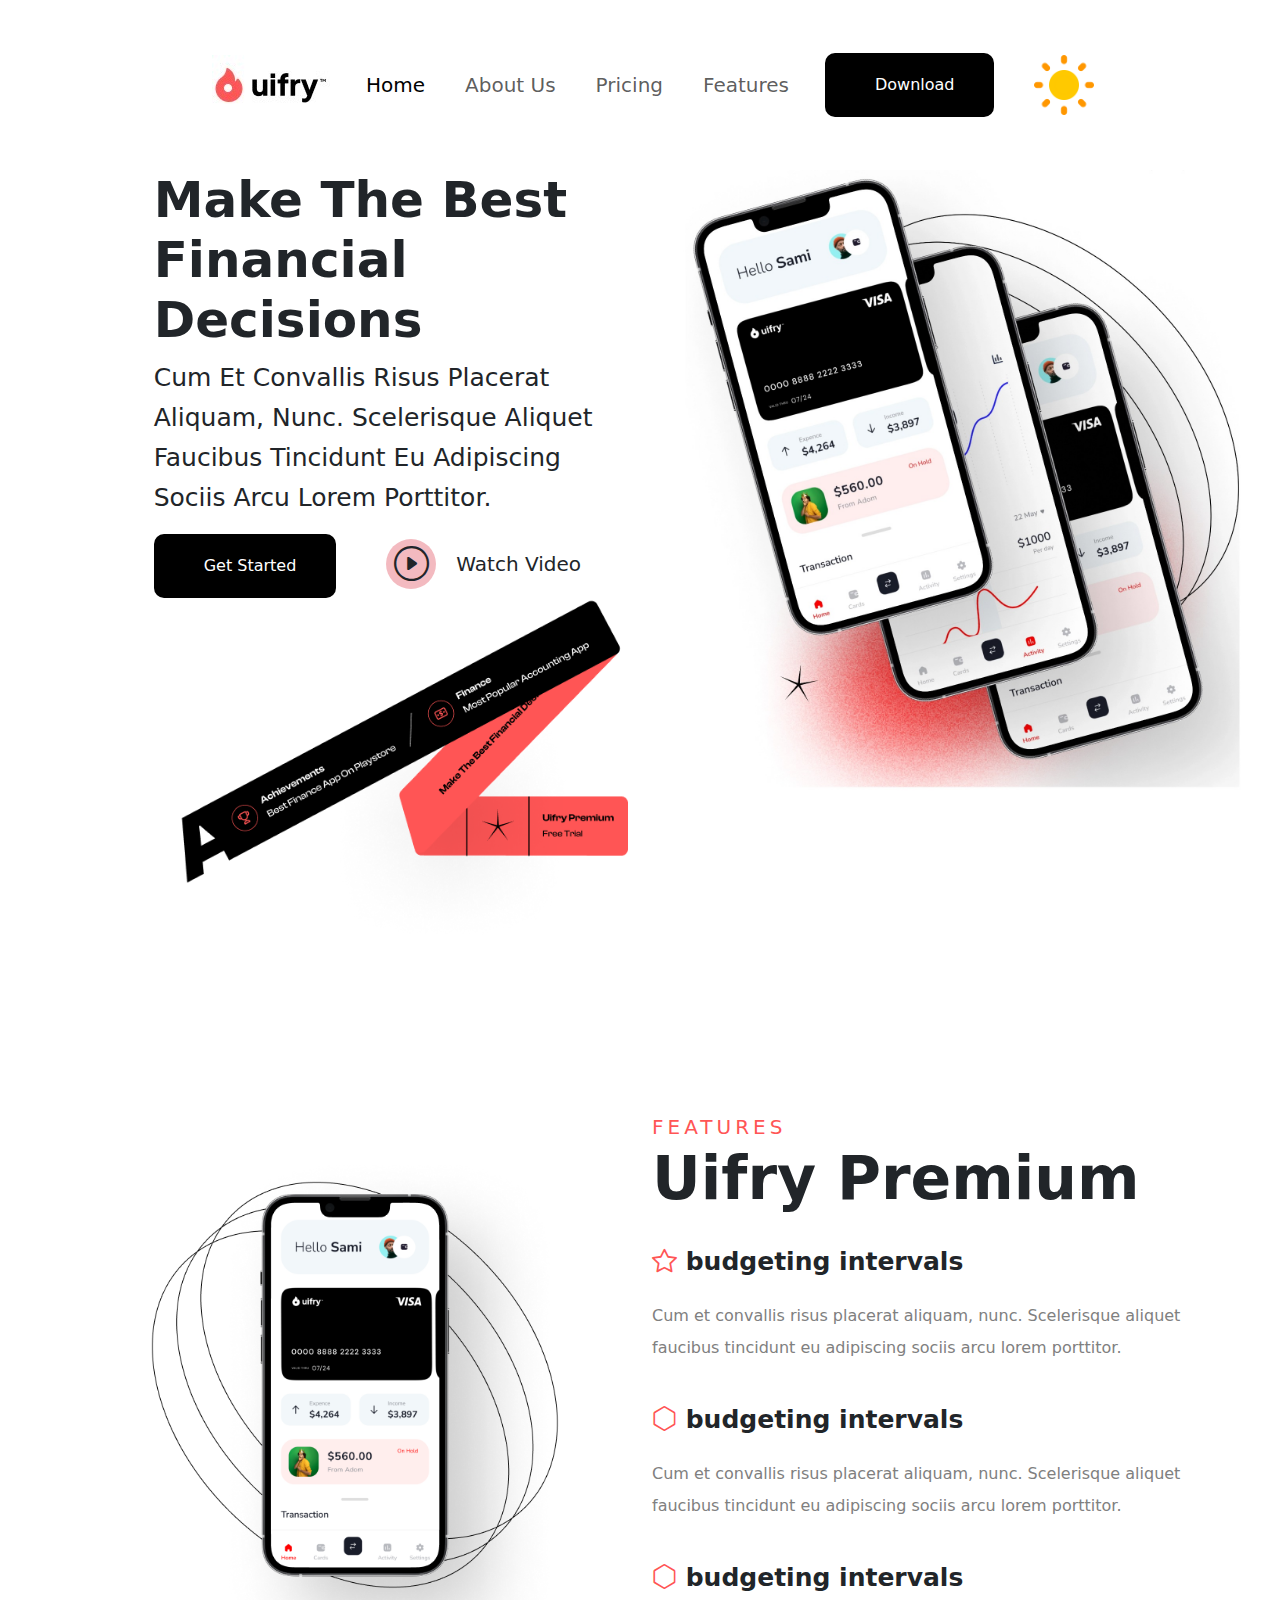
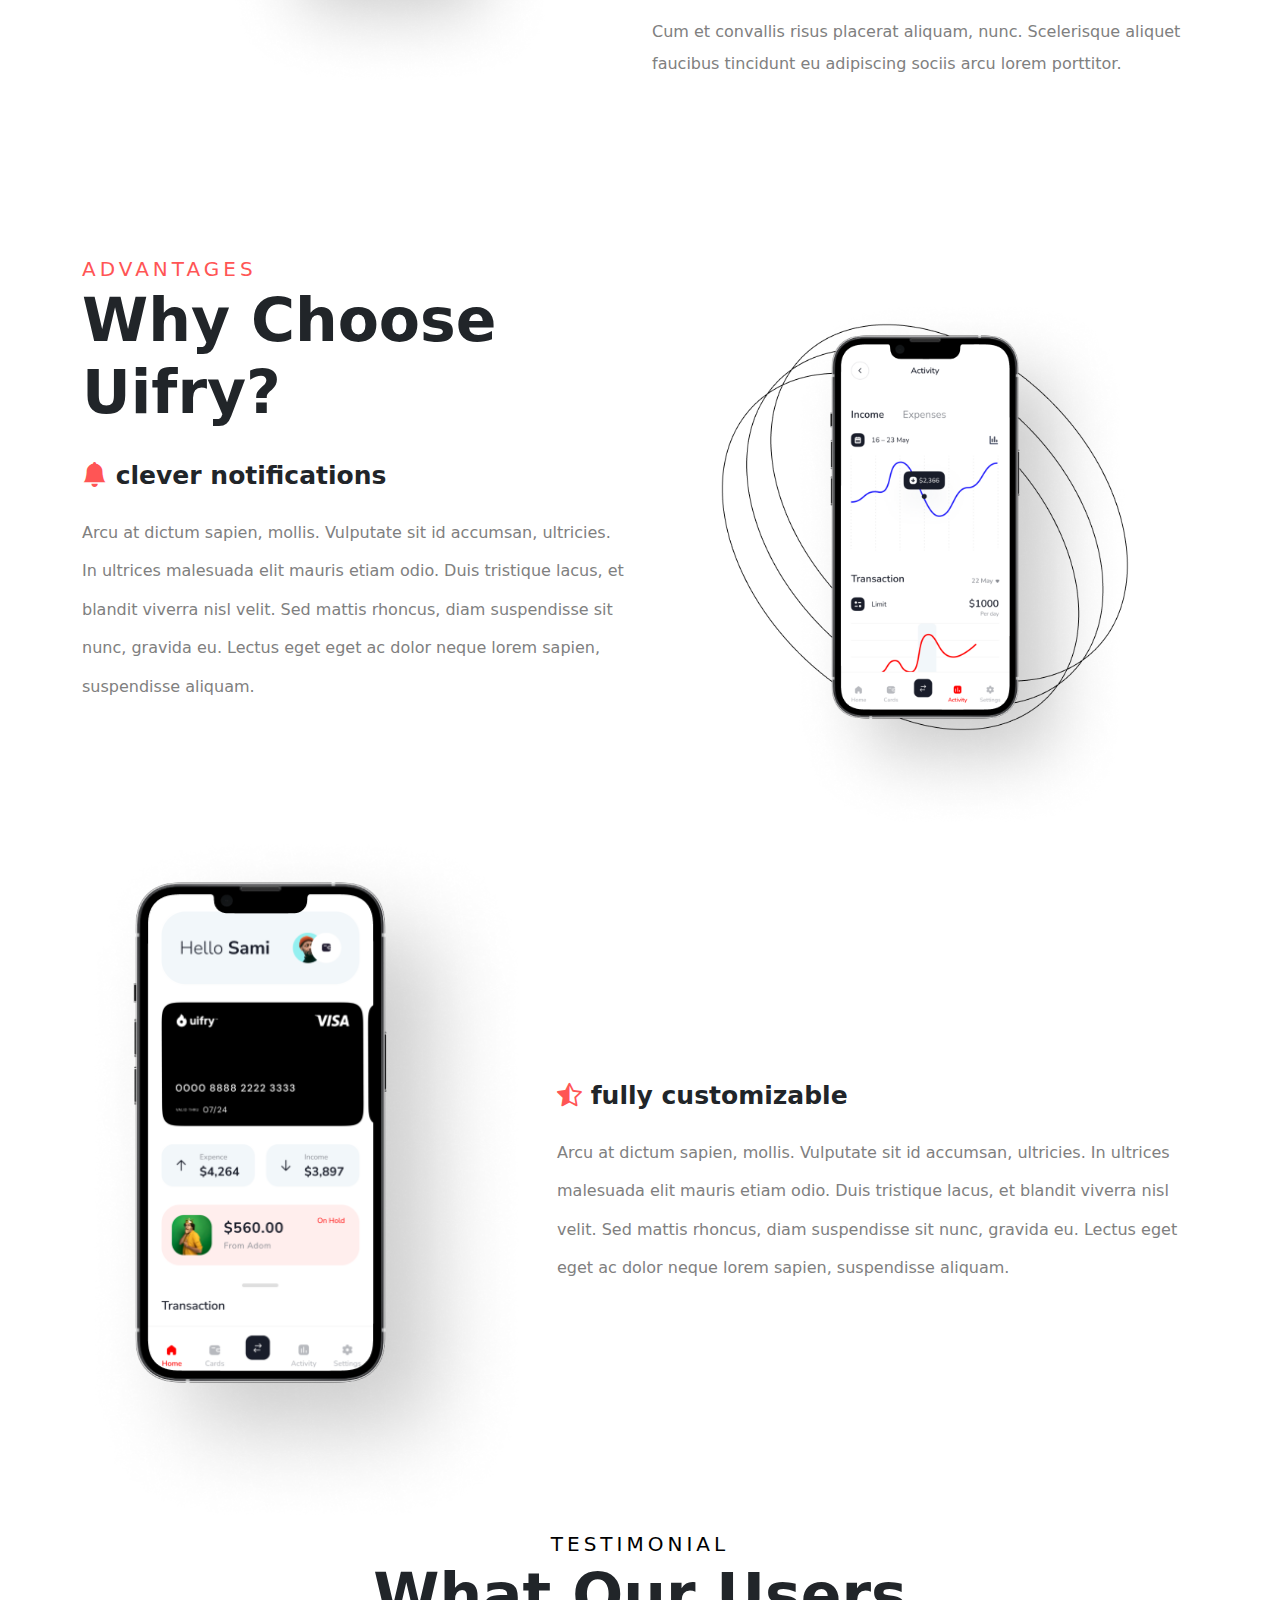
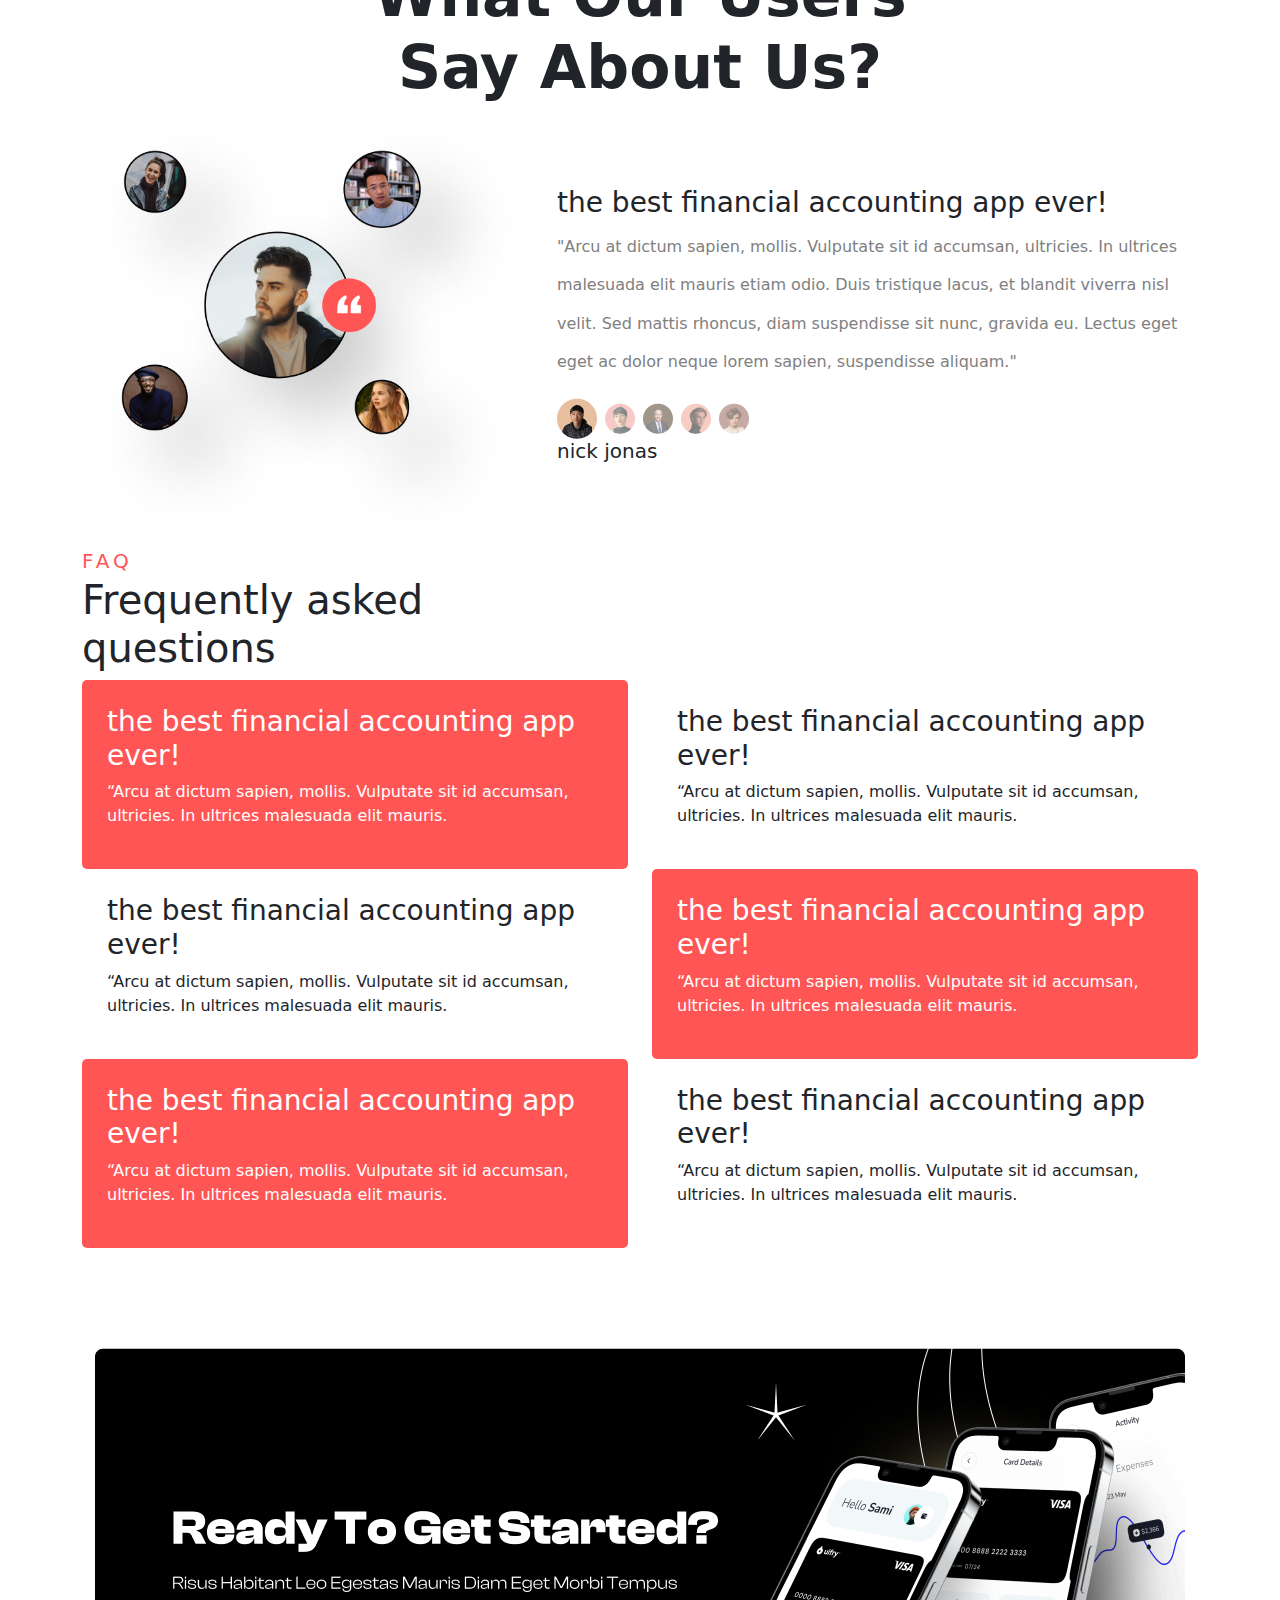
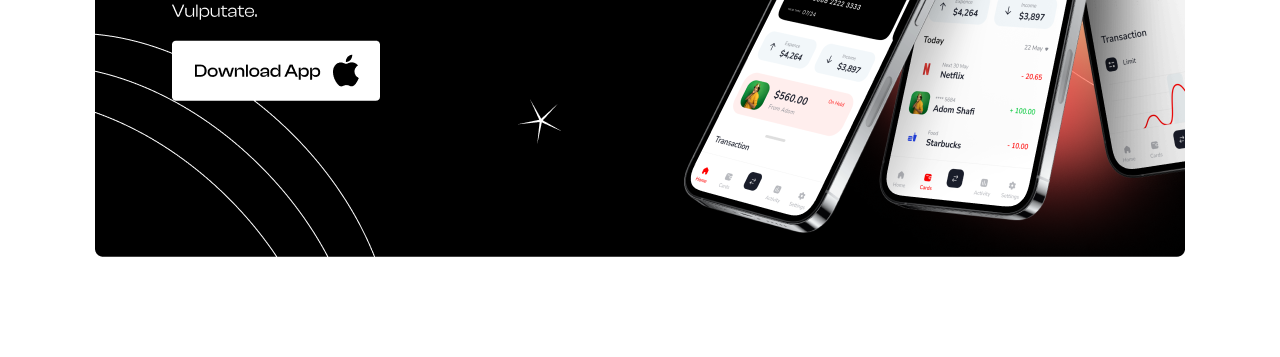
==== index.html @ f2e59686 "first commit" ====
<!DOCTYPE html>
<html lang="en">
<head>
    <meta charset="UTF-8">
    <meta name="viewport" content="width=device-width, initial-scale=1.0">
    <title>Landing Page</title>
    <link rel="stylesheet" href="https://cdnjs.cloudflare.com/ajax/libs/animate.css/4.1.1/animate.min.css">
    <link rel="stylesheet" href="assets/fonts/kanit/stylesheet.css">
    <link rel="stylesheet" href="./style.css">
    <link rel="stylesheet" href="https://cdn.jsdelivr.net/npm/bootstrap-icons@1.11.3/font/bootstrap-icons.min.css">
    <link rel="stylesheet" href="https://cdnjs.cloudflare.com/ajax/libs/font-awesome/6.5.2/css/all.min.css" integrity="sha512-SnH5WK+bZxgPHs44uWIX+LLJAJ9/2PkPKZ5QiAj6Ta86w+fsb2TkcmfRyVX3pBnMFcV7oQPJkl9QevSCWr3W6A==" crossorigin="anonymous" referrerpolicy="no-referrer" />
    <link href="https://cdn.jsdelivr.net/npm/bootstrap@5.3.3/dist/css/bootstrap.min.css" rel="stylesheet" integrity="sha384-QWTKZyjpPEjISv5WaRU9OFeRpok6YctnYmDr5pNlyT2bRjXh0JMhjY6hW+ALEwIH" crossorigin="anonymous">
</head>
<body>
    <div class="main">
             <!-- navbar section-->
            <section class="nav-container">
                <nav class="navbar navbar-expand-lg navbar-light bg-white sticky-top">
                    <div class="container">
                        <img src="./images/brand.jpeg" alt="Brand" class="navbar-brand">
                        <button class="navbar-toggler" type="button" data-bs-toggle="collapse" data-bs-target="#navbarText" aria-controls="navbarText" aria-expanded="false" aria-label="Toggle navigation">
                            <span class="navbar-toggler-icon"></span>
                        </button>
                        <div class="collapse navbar-collapse" id="navbarText">
                            <ul class="navbar-nav me-auto mb-2 mb-lg-0">
                                <li class="nav-item">
                                    <a class="nav-link" aria-current="page" href="index.html">Home</a>
                                </li>
                                <li class="nav-item">
                                    <a class="nav-link" href="about.html">About Us</a>
                                </li>
                                <li class="nav-item">
                                    <a class="nav-link" href="price.html">Pricing</a>
                                </li>
                                <li class="nav-item">
                                    <a class="nav-link" href="feature.html">Features</a>
                                </li>
                            </ul>
                            <span class="navbar-text nav-right">
                                <button class="button-2">Download</button>
                                <img src="./images/mode-light-icon-512x512-yuubs6qt.png" alt="" class="mode">
            
                            </span>
                        </div>
                    </div>
                </nav>
            </section>
            <!-- home section -->
            <section class="home content">
                <div class="container-fluid">
                    <div class="row no-gutters">
                        <div class="col-lg-6 col-md-12 col-sm-12">
                            <div class="home-left">
                                <!-- <img src="./images/Group 35931.png" alt=""> -->
                                <h1>make the best financial decisions</h1>
                                <p>
                                    Cum et convallis risus placerat aliquam, nunc. Scelerisque aliquet  faucibus tincidunt eu adipiscing sociis arcu lorem porttitor.
                                </p>
                                <div class="explore">
                                    <button class="button-2">get started   <i class="fa-solid fa-arrow-right-long"></i></button>
                                    <p> <i class="bi bi-play-circle"></i>  </p> 
                                    <p><span>Watch Video</span></p>
                                </div>
                                <img src="./images/Group 35924.png" alt="" class="img-fluid">
                            </div>
                        </div>
                        <div class="col-lg-6 col-md-12 col-sm-12">
                            <div class="home-right image-container">
                                <!-- if we want to align them using position  -->
                                <!-- <img src="./images/Frame 1.png" alt="" class="img-fluid">
                                <img src="./images/iPhone-13-Pro-Front.png" alt="" class="img-fluid">
                                <img src="./images/iPhone-13-Pro-Front-1.png" alt="" class="img-fluid">
                                <img src="./images/Group 35899.png" alt="" class="img-fluid"> -->
                                <img src="./images/home.jpeg" alt="" class="img-fluid">
                            </div>
                        </div>
                    </div>
                </div>
            </section>
            <section class="features">
                <div class="container">
                    <div class="row">
                        <div class="col-lg-6 col-md-12 col-sm-12">
                            <div class="feature-left">
                                <img src="./images/Group 35933.png" class="img-fluid" alt="">
                                <!-- <img src="./images/Group 35930.png"  class="img-fluid" alt=""> -->
                            </div>
                        </div>
                        <div class="col-lg-6 col-md-12 col-sm-12">
                            <div class="feature-right">
                                <span class="title1">FEATURES</span>
                                <h1>uifry premium</h1>
                                <div class="budget">
                                    <h6><i class="bi bi-star"></i> budgeting intervals</h6>
                                    <p>Cum et convallis risus placerat aliquam, nunc. Scelerisque aliquet <br> faucibus tincidunt eu adipiscing sociis arcu lorem porttitor.</p>
                                </div>
                                <div class="budget">
                                    <h6><i class="bi bi-hexagon"></i> budgeting intervals</h6>
                                    <p>Cum et convallis risus placerat aliquam, nunc. Scelerisque aliquet <br> faucibus tincidunt eu adipiscing sociis arcu lorem porttitor.</p>
                                </div>
                                <div class="budget">
                                    <h6><i class="bi bi-hexagon"></i> budgeting intervals</h6>
                                    <p>Cum et convallis risus placerat aliquam, nunc. Scelerisque aliquet <br> faucibus tincidunt eu adipiscing sociis arcu lorem porttitor.</p>
                                </div>
                            </div>
                        </div>
                    </div>
                </div>
            </section>
            <section class="adv">
                <div class="container">
                    <div class="row">
                        <div class="col-lg-6 col-md-12 col-sm-12">
                            <div class="feature-right adv-left">
                                <span class="title1">ADVANTAGES</span>
                                <h1>why choose Uifry?</h1>
                                <div class="budget">
                                    <h6><i class="bi bi-bell-fill"></i> clever notifications</h6>
                                    <p>Arcu at dictum sapien, mollis. Vulputate sit id accumsan, ultricies. In ultrices malesuada elit mauris etiam odio. Duis tristique lacus, et blandit viverra nisl velit. Sed mattis rhoncus, diam suspendisse sit nunc, gravida eu. Lectus eget eget ac dolor neque lorem sapien, suspendisse aliquam.</p>
                                </div>
                            </div>
                        </div>
                        <div class="col-lg-6 col-md-12 col-sm-12">
                            <div class="adv-right">
                                <img src="./images/Group 35935.png" alt="" class="img-fluid">
                            </div>
                        </div>
                    </div>
                </div>
            </section>
            <section class="custom">
                <div class="container">
                    <div class="row">
                        <div class="col-lg-5 col-md-12 col-sm-12 custom-left">
                            <div>
                                <img src="./images/iPhone-13-Pro-Front 2.png" alt="" class="img-fluid">
                            </div>
                        </div>
                        <div class="col-lg-7 col-md-12 col-sm-12 custom-right">
                            <div>
                                <div class="budget">
                                    <h6><i class="bi bi-star-half"></i> fully customizable</h6>
                                    <p>Arcu at dictum sapien, mollis. Vulputate sit id accumsan, ultricies. In ultrices malesuada elit mauris etiam odio. Duis tristique lacus, et blandit viverra nisl velit. Sed mattis rhoncus, diam suspendisse sit nunc, gravida eu. Lectus eget eget ac dolor neque lorem sapien, suspendisse aliquam.</p>
                                </div>
                            </div>
                        </div>
                    </div>
                </div>
            </section>
            <section class="test">
                <div class="test-head">
                    <span class="title1 ">testimonial</span>
                    <h1>what our users <br> say about us?</h1>         
                </div>
                <div class="container">
                    <div class="row">
                        <div class="col-lg-5 col-md-12 col-sm-12">
                            <div class="test-left">
                                <img src="./images/Group 1000002331.png" alt="" class="img-fluid">
                            </div>
                        </div>
                        <div class="col-lg-7 col-md-12 col-sm-12">
                            <div class="test-right">
                                <h3>the best financial accounting
                                    app ever!
                                </h3>
                                <p>"Arcu at dictum sapien, mollis. Vulputate sit id accumsan, ultricies. In ultrices malesuada elit mauris etiam odio. Duis tristique lacus, et blandit viverra nisl velit. Sed mattis rhoncus, diam suspendisse sit nunc, gravida eu. Lectus eget eget ac dolor neque lorem sapien, suspendisse aliquam."</p>
                                <img src="./images/Group 35917.png" alt="">
                                <h5>nick jonas</h5>
                            </div>
                        </div>
                    </div>
                </div>
            </section>
            <section class="faq">
                <div class="container">
                    <div>
                        <span class="title1 ">FAQ</span>
                        <h1>Frequently asked <br> questions </h1>
                    </div>
                    <div class="row">
                        <div class="col-lg-6 col-md-12 col-sm-12 faq-left">
                            <div>
                                <h3>the best financial accounting
                                    app ever!
                                </h3>
                                <p>“Arcu at dictum sapien, mollis. Vulputate sit id
                                accumsan, ultricies. In ultrices malesuada elit mauris.</p>
                            </div>
                            <div>
                                <h3>the best financial accounting
                                    app ever!
                                </h3>
                                <p>“Arcu at dictum sapien, mollis. Vulputate sit id
                                accumsan, ultricies. In ultrices malesuada elit mauris.</p>
                            </div>
                            <div>
                                <h3>the best financial accounting
                                    app ever!
                                </h3>
                                <p>“Arcu at dictum sapien, mollis. Vulputate sit id
                                accumsan, ultricies. In ultrices malesuada elit mauris.</p>
                            </div>
                        </div>
                        <div class="col-lg-6 col-md-12 col-sm-12 faq-right">
                            <div>
                                <h3>the best financial accounting
                                    app ever!
                                </h3>
                                <p>“Arcu at dictum sapien, mollis. Vulputate sit id
                                accumsan, ultricies. In ultrices malesuada elit mauris.</p>
                            </div>
                            <div>
                                <h3>the best financial accounting
                                    app ever!
                                </h3>
                                <p>“Arcu at dictum sapien, mollis. Vulputate sit id
                                accumsan, ultricies. In ultrices malesuada elit mauris.</p>
                            </div>
                            <div>
                                <h3>the best financial accounting
                                    app ever!
                                </h3>
                                <p>“Arcu at dictum sapien, mollis. Vulputate sit id
                                accumsan, ultricies. In ultrices malesuada elit mauris.</p>
                            </div>
                        </div>
                    </div>
                </div>
            </section>
            <section class="image">
                <div class="container">
                    <div class="col-lg-12 col-md-12 col-sm-12">
                        <div class="image-container">
                            <img src="./images/Frame.png" alt="">
                        </div>
                    </div>
                </div>
            </section>
    </div>
    <script src="https://maxcdn.bootstrapcdn.com/bootstrap/4.5.2/js/bootstrap.min.js"></script>
    <script src="./script.js"></script>
    <script src="https://ajax.googleapis.com/ajax/libs/jquery/3.5.1/jquery.min.js"></script>
    <script src="https://cdn.jsdelivr.net/npm/bootstrap@5.3.3/dist/js/bootstrap.bundle.min.js" integrity="sha384-YvpcrYf0tY3lHB60NNkmXc5s9fDVZLESaAA55NDzOxhy9GkcIdslK1eN7N6jIeHz" crossorigin="anonymous"></script>
</body>
</html>
---- style.css ----
/* reset */
*{
    box-sizing: border-box;
    margin: 0;
}
nav{
    display: flex;
    flex-direction: row;
    justify-content: space-around;
    align-items: center;
    height: 10vh;
    background-color: white;
}
.nav-container{
    padding: 40px;
    padding-left: 200px;
    padding-right: 200px;
    z-index: 99;
}
.nav-left{
    display: flex;
    flex-direction: row;
    justify-content: space-around;
    width: 70%;
}
#navbarText a{
    font-size: 20px;
    padding: 20px;
}
.navbar-brand{
    font-weight: bold;
    font-size: 30px !important;
}
/*navbar right, download button  */
.nav-right{
    display: flex;
    width: 30%;
    justify-content: center;
    align-items: center;
}
.nav-right button{
    background-color: #FF5555;
    padding: 20px;
    padding-left: 50px;
    padding-right: 40px;
    color: white;
    border-radius: 10px;
    border: none;
    text-transform: capitalize;
}
.button-2 {
    color: #fff;
    border: 3px solid  black;
    background-image: -webkit-linear-gradient(30deg,  black 50%, transparent 50%);
    background-image: linear-gradient(30deg,  black 50%, transparent 50%);
    background-size: 500px;
    background-repeat: no-repeat;
    background-position: 0%;
    -webkit-transition: background 300ms ease-in-out;
    transition: background 300ms ease-in-out;
  }
  .button-2:hover {
    background-position: 100%;
    color: black;
  }
  .mode{
    width: 100px;
    padding-left: 40px;
    cursor: pointer;
  }
/* home section */
/* .home{
    height:100vh;
    position: relative;
} */
.home .col-lg-8{
    min-height: 850px;
}
.home .col-lg-4{
    min-height: auto;
}
.home h1{
    font-size: 65px;
    font-weight: bold;
    text-transform: capitalize;
}
.home-left{
    margin-left: 23%;
}
/* .home-left img:nth-child(1){
    position: absolute;
    top: -100px;
    right: 180px;
    z-index: -1;
} */
.home p{
    font-size: 25px;
    line-height: 1.6;
    text-transform: capitalize;
}
.home button{
    background-color: #FF5555;
    padding: 20px;
    padding-left: 50px;
    padding-right: 40px;
    color: white;
    border-radius: 10px;
    border: none;
}
.explore{
    display: flex;
    flex-direction: row;
    align-items: center;
    justify-content: flex-start;
    column-gap: 50px;
    
}
.explore p span{
    padding-left: 20px;
}
.explore button{
    text-transform: capitalize;
}
.explore p i{
    font-size: 35px;
        border-radius: 50%;
        height: 50px;
        width: 50px;
        position: absolute;
        background: #dc354557;
        display: flex;
        justify-content: center;
        align-items: center;
    }


.explore p{
    font-size: 20px;
    display: flex;
    justify-content: baseline;
    align-items: center;
    gap: 15px;
    padding-top: 11px;
}
.home-right img{
    width: 100%;
    height: auto;
}
.fixed-container {
    width: 100%; 
}

.image-container {
    width: 100%; 
}
/* we can also align the images in home section using the below position property */
/* .home-right{
    position: relative;
} */
/* .home-right img:nth-child(1){
    position: absolute;
    top: -100px;
    right: 0px;
}
.home-right img:nth-child(2){
    position: absolute;
    right: 20px;
    top: -20px;
}
.home-right img:nth-child(3){
    position: absolute;
    top: -100px;
    right: 140px;
}
.home-right img:nth-child(4){
    position: absolute;
    z-index: -1;
} */
.features{
    height: 100vh;
    
    display: flex;
    justify-content: center;
    align-items: center;

}
/* .feature-left :nth-child(2){
    position: absolute;
    left: 140px;
    z-index: -1;
} */
.title1{
    color: #FF5555;
    letter-spacing: 4px;
    font-size: 20px;
}
.feature-right h1,.test h1{
    font-weight: bolder;
    font-size: 60px;
    text-transform: capitalize;
}
.budget h6{
    font-weight: bold;
    font-size: 25px;
    padding-top: 25px;
    padding-bottom: 15px;
}
.budget p{
    color: gray;
    line-height: 2;
}
.budget h6 i{
    color: #FF5555;
}
.custom-right,.custom-left,.adv-left,.adv-right{
    display: flex;
    justify-content: center;
    align-items: start;
    flex-direction: column;
}
.custom-right p,.adv-left p,.test-right p{
    line-height: 2.4;
    color: gray;
}
/* testimonial section */
.test-right{
    display: flex;
    flex-direction: column;
    justify-content: center;
    align-items: flex-start;
    height: 100%;
    /* padding: 5rem; */
}

.test .title1{
    color: black;
    text-transform: uppercase;
}
.test-head{
    text-align: center;
}
/* faq section */
.faq-left div:nth-child(1),.faq-left div:nth-child(3),.faq-right div:nth-child(2){
    color: white;
    background-color: #FF5555;
    border-radius: 5px;
}
.faq-left div,.faq-right div{
    padding: 25px;
}
.image{
    margin: 100px;
}
.image-container{
    display: flex;
    justify-content: center;
    align-items: center;
}
@media screen and (max-width:1536px){
    .home-left h1{
        font-size: 50px;
    }
}
@media screen and (max_width:1440px){
    .home-left h1{
        font-size: 60px;
    }

}
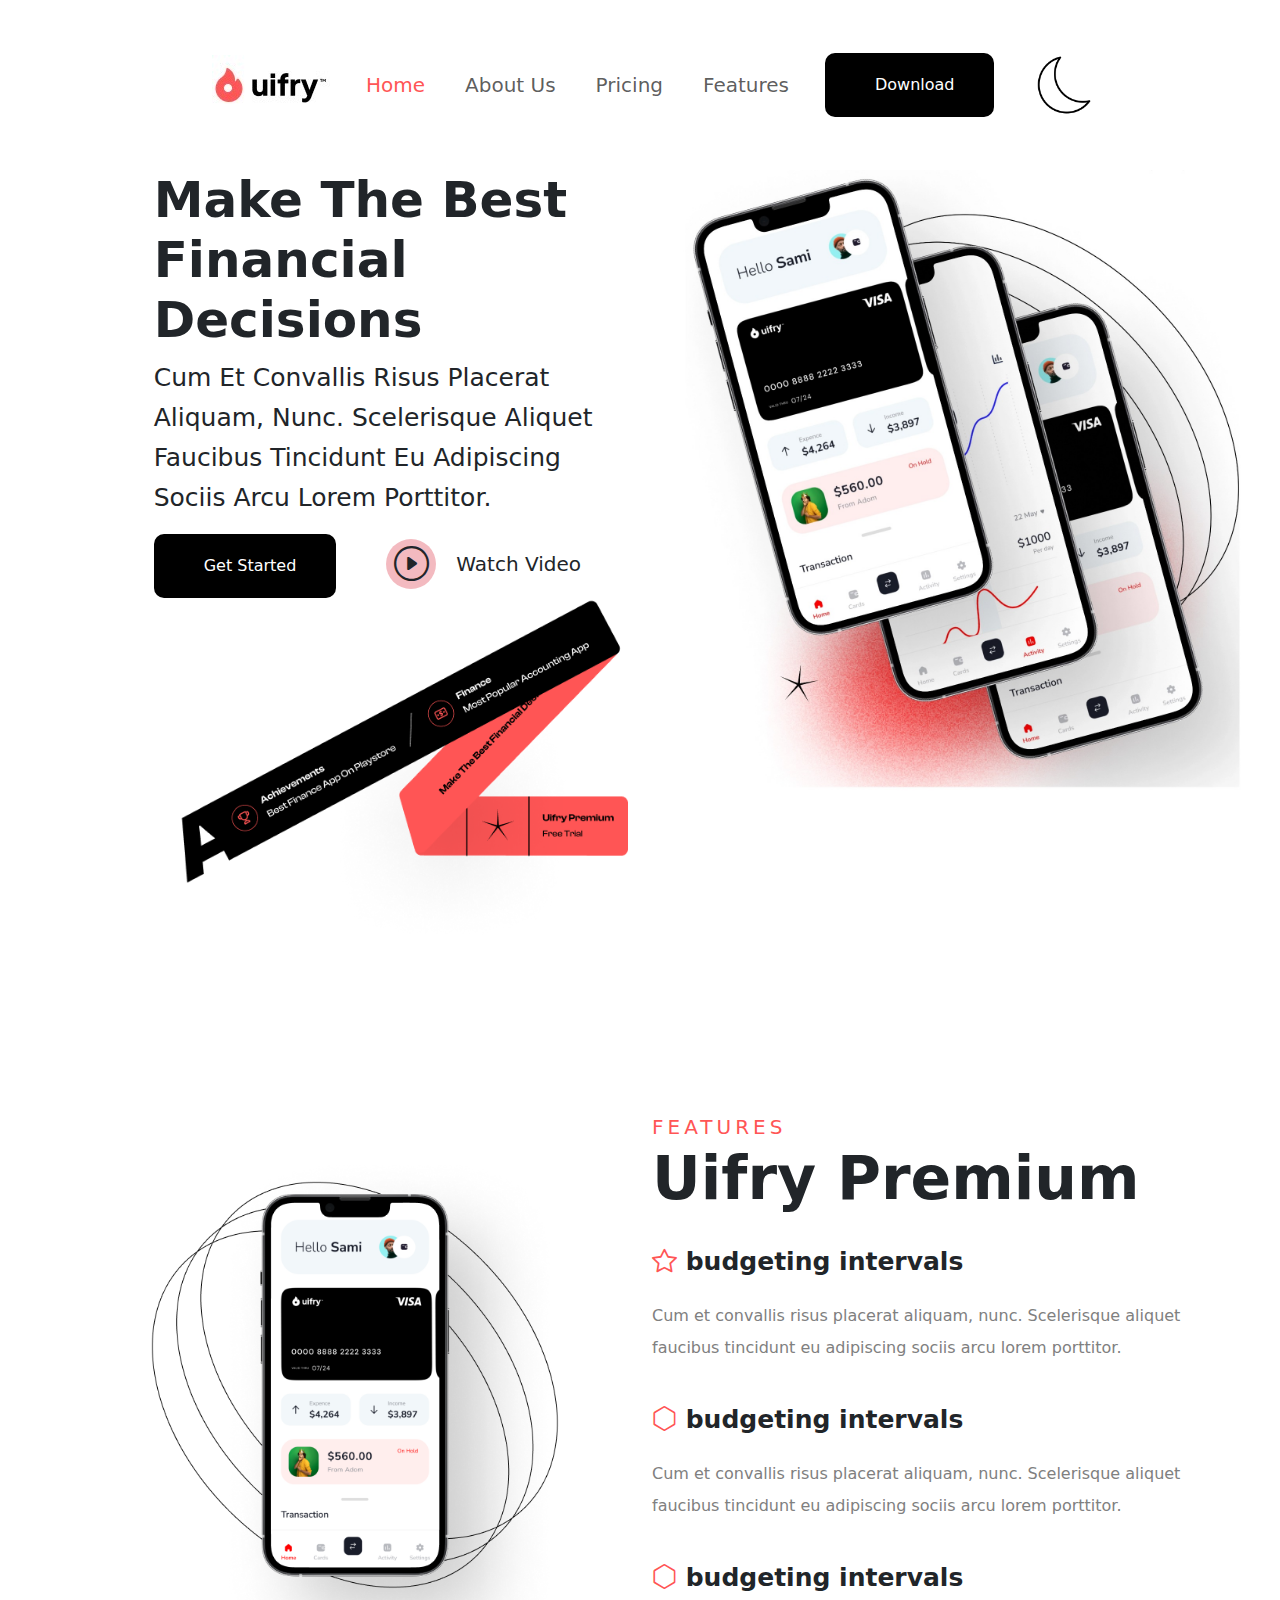
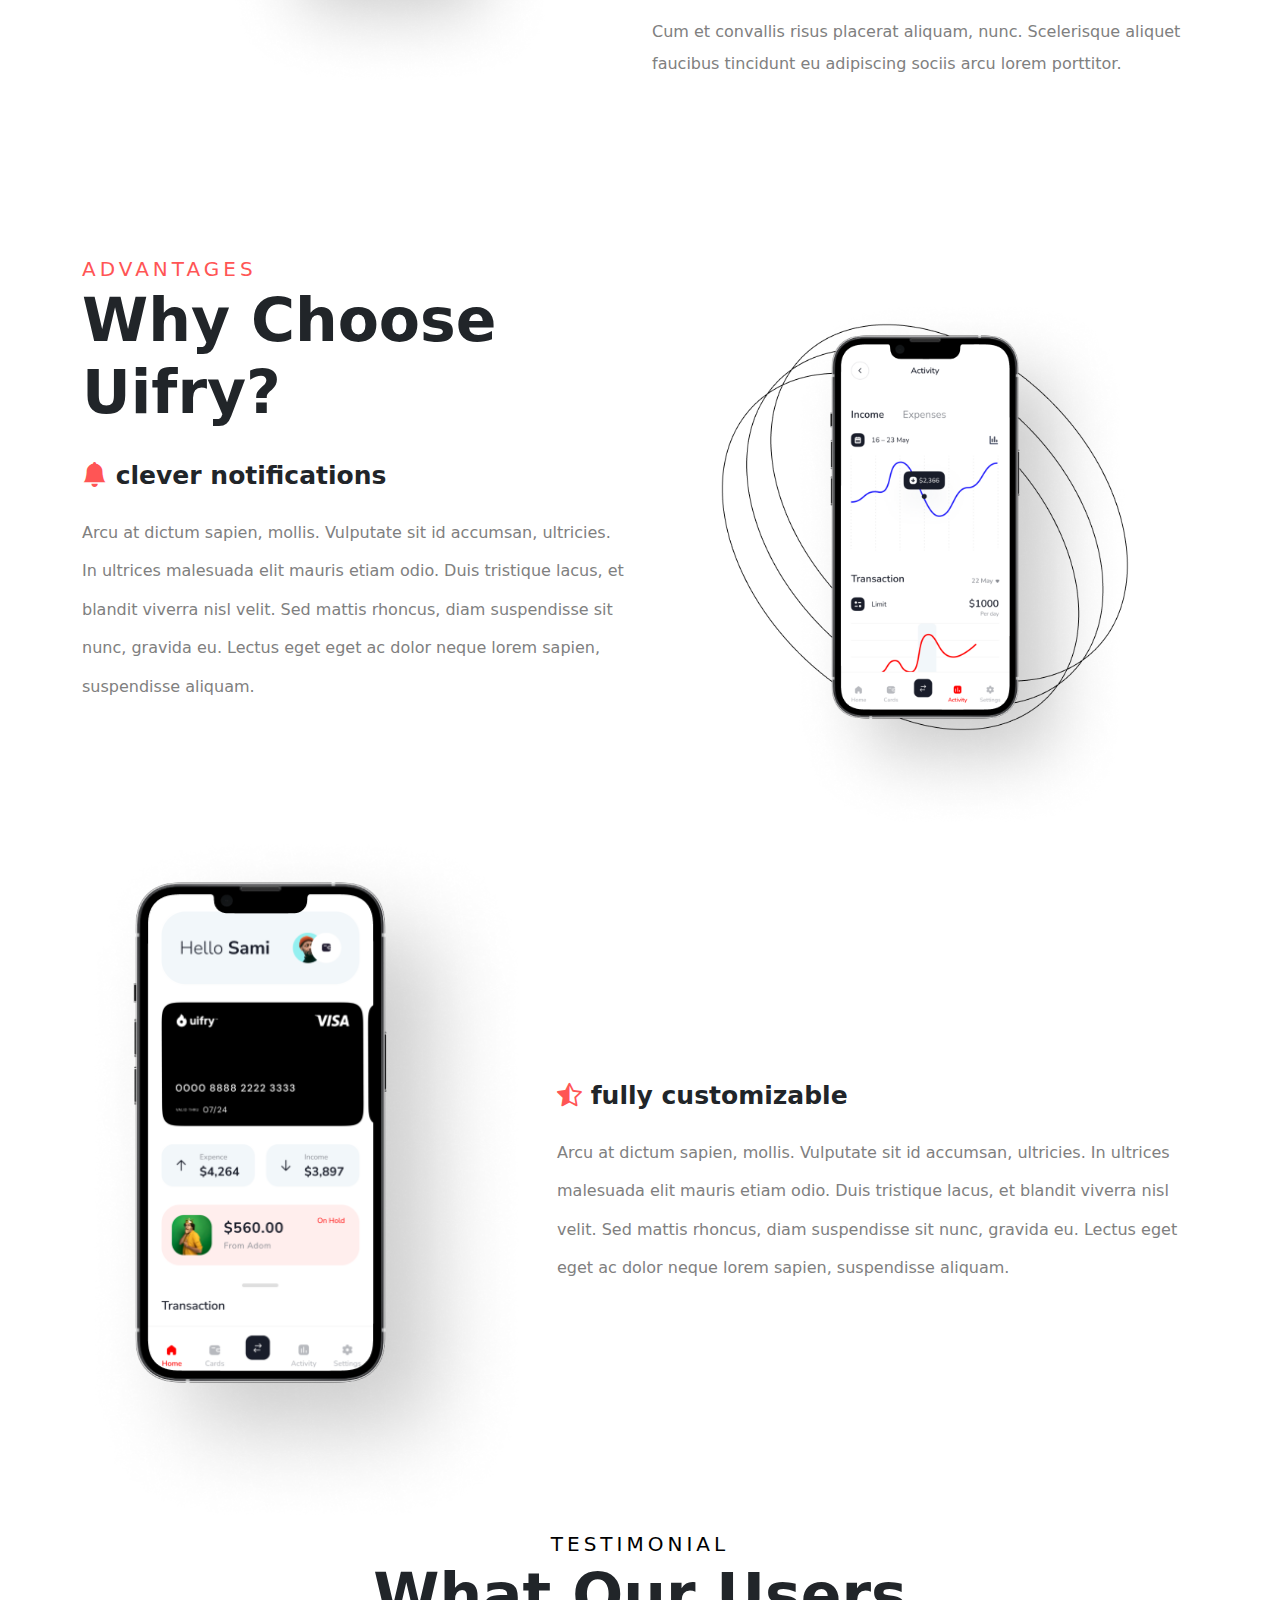
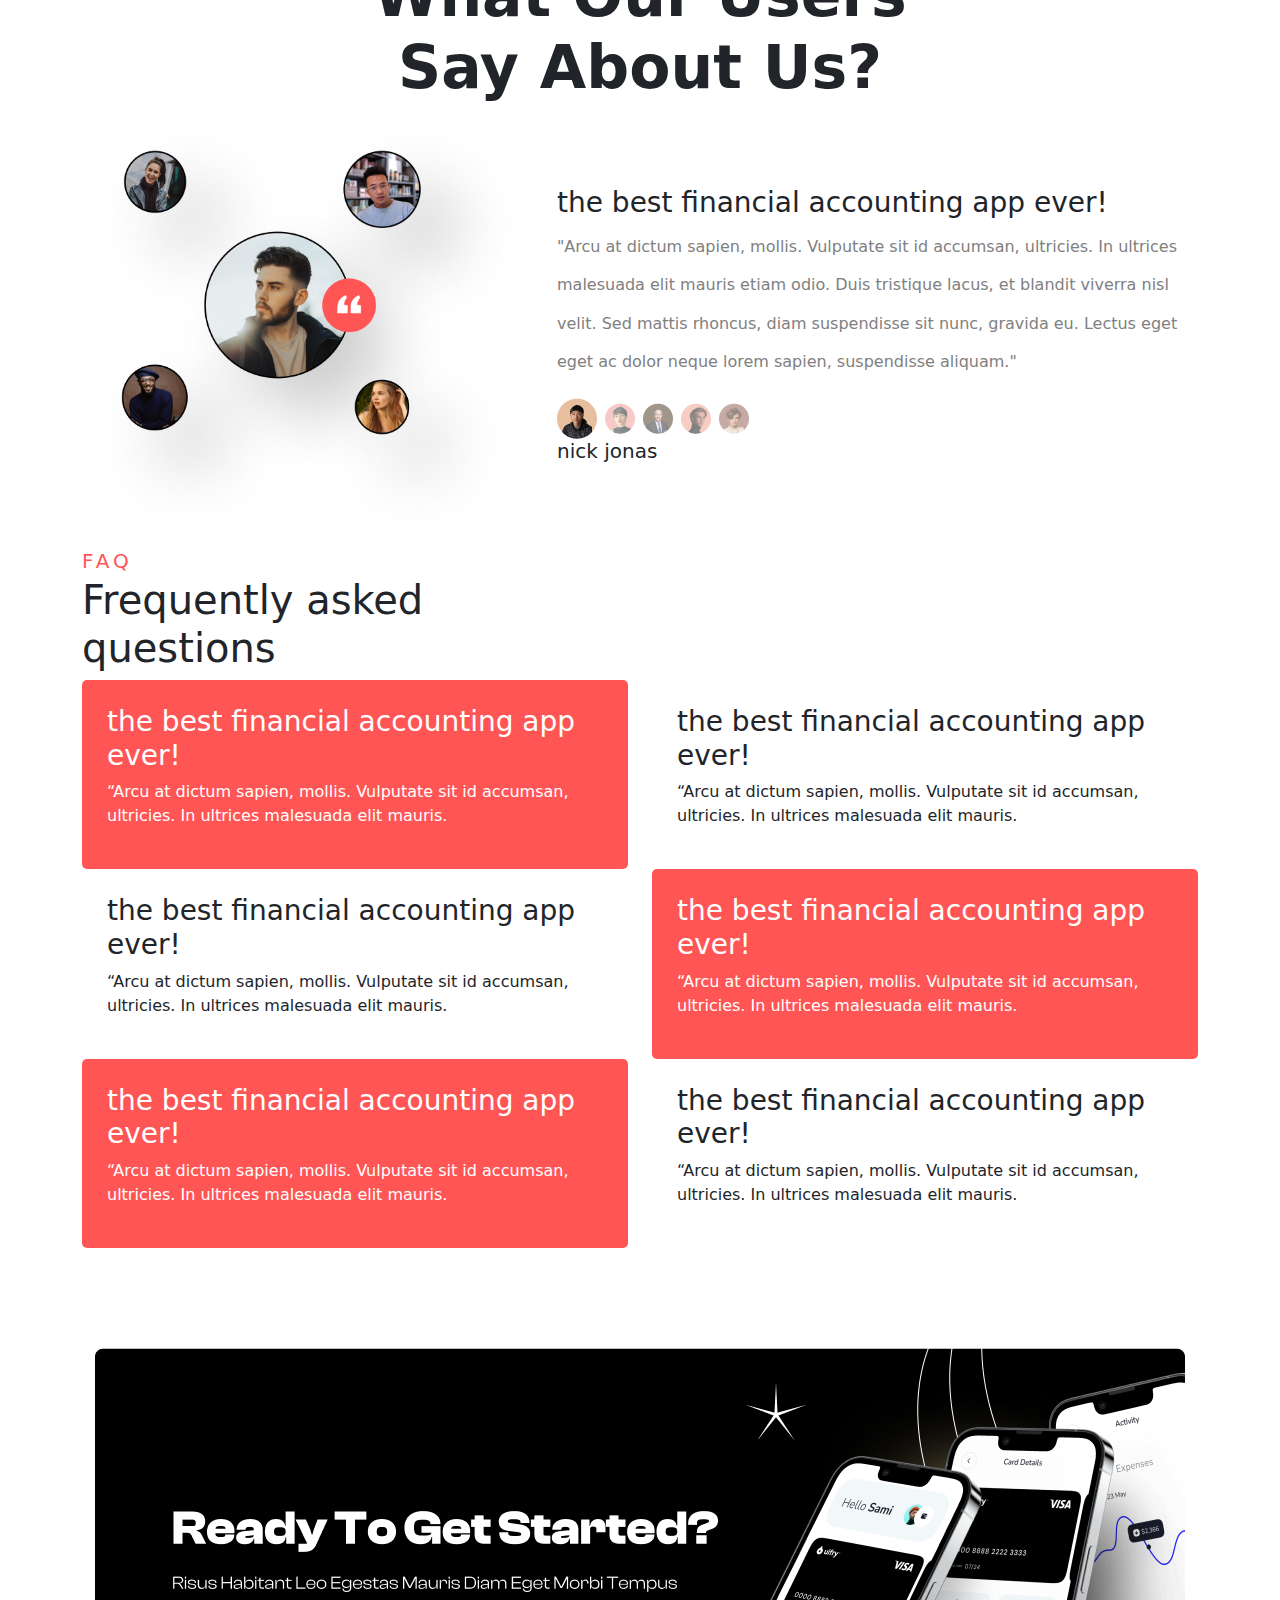
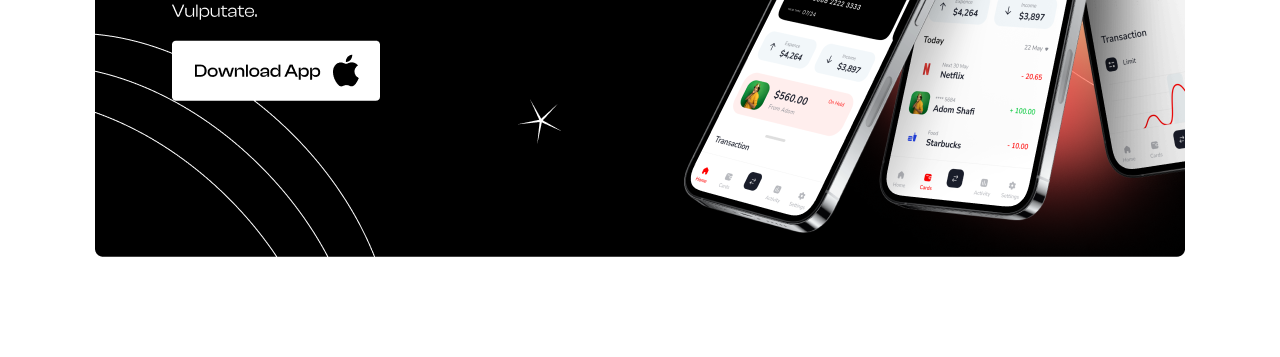
==== commit 00786c2a: "Update index.html" ====
--- a/index.html
+++ b/index.html
@@ -15,7 +15,7 @@
     <div class="main">
              <!-- navbar section-->
             <section class="nav-container">
-                <nav class="navbar navbar-expand-lg navbar-light bg-white sticky-top">
+                <nav class="navbar navbar-expand-lg navbar-light bg-none sticky-top">
                     <div class="container">
                         <img src="./images/brand.jpeg" alt="Brand" class="navbar-brand">
                         <button class="navbar-toggler" type="button" data-bs-toggle="collapse" data-bs-target="#navbarText" aria-controls="navbarText" aria-expanded="false" aria-label="Toggle navigation">
@@ -38,7 +38,7 @@
                             </ul>
                             <span class="navbar-text nav-right">
                                 <button class="button-2">Download</button>
-                                <img src="./images/mode-light-icon-512x512-yuubs6qt.png" alt="" class="mode">
+                                <img src="./images/4066359-200.png" alt="" class="mode">
             
                             </span>
                         </div>
@@ -243,4 +243,4 @@
     <script src="https://ajax.googleapis.com/ajax/libs/jquery/3.5.1/jquery.min.js"></script>
     <script src="https://cdn.jsdelivr.net/npm/bootstrap@5.3.3/dist/js/bootstrap.bundle.min.js" integrity="sha384-YvpcrYf0tY3lHB60NNkmXc5s9fDVZLESaAA55NDzOxhy9GkcIdslK1eN7N6jIeHz" crossorigin="anonymous"></script>
 </body>
-</html>+</html>
--- a/style.css
+++ b/style.css
@@ -30,6 +30,10 @@
 .navbar-brand{
     font-weight: bold;
     font-size: 30px !important;
+}
+.active{
+    color: #FF5555 !important;
+    cursor: pointer;
 }
 /*navbar right, download button  */
 .nav-right{
@@ -266,4 +270,4 @@
         font-size: 60px;
     }
 
-}+}
